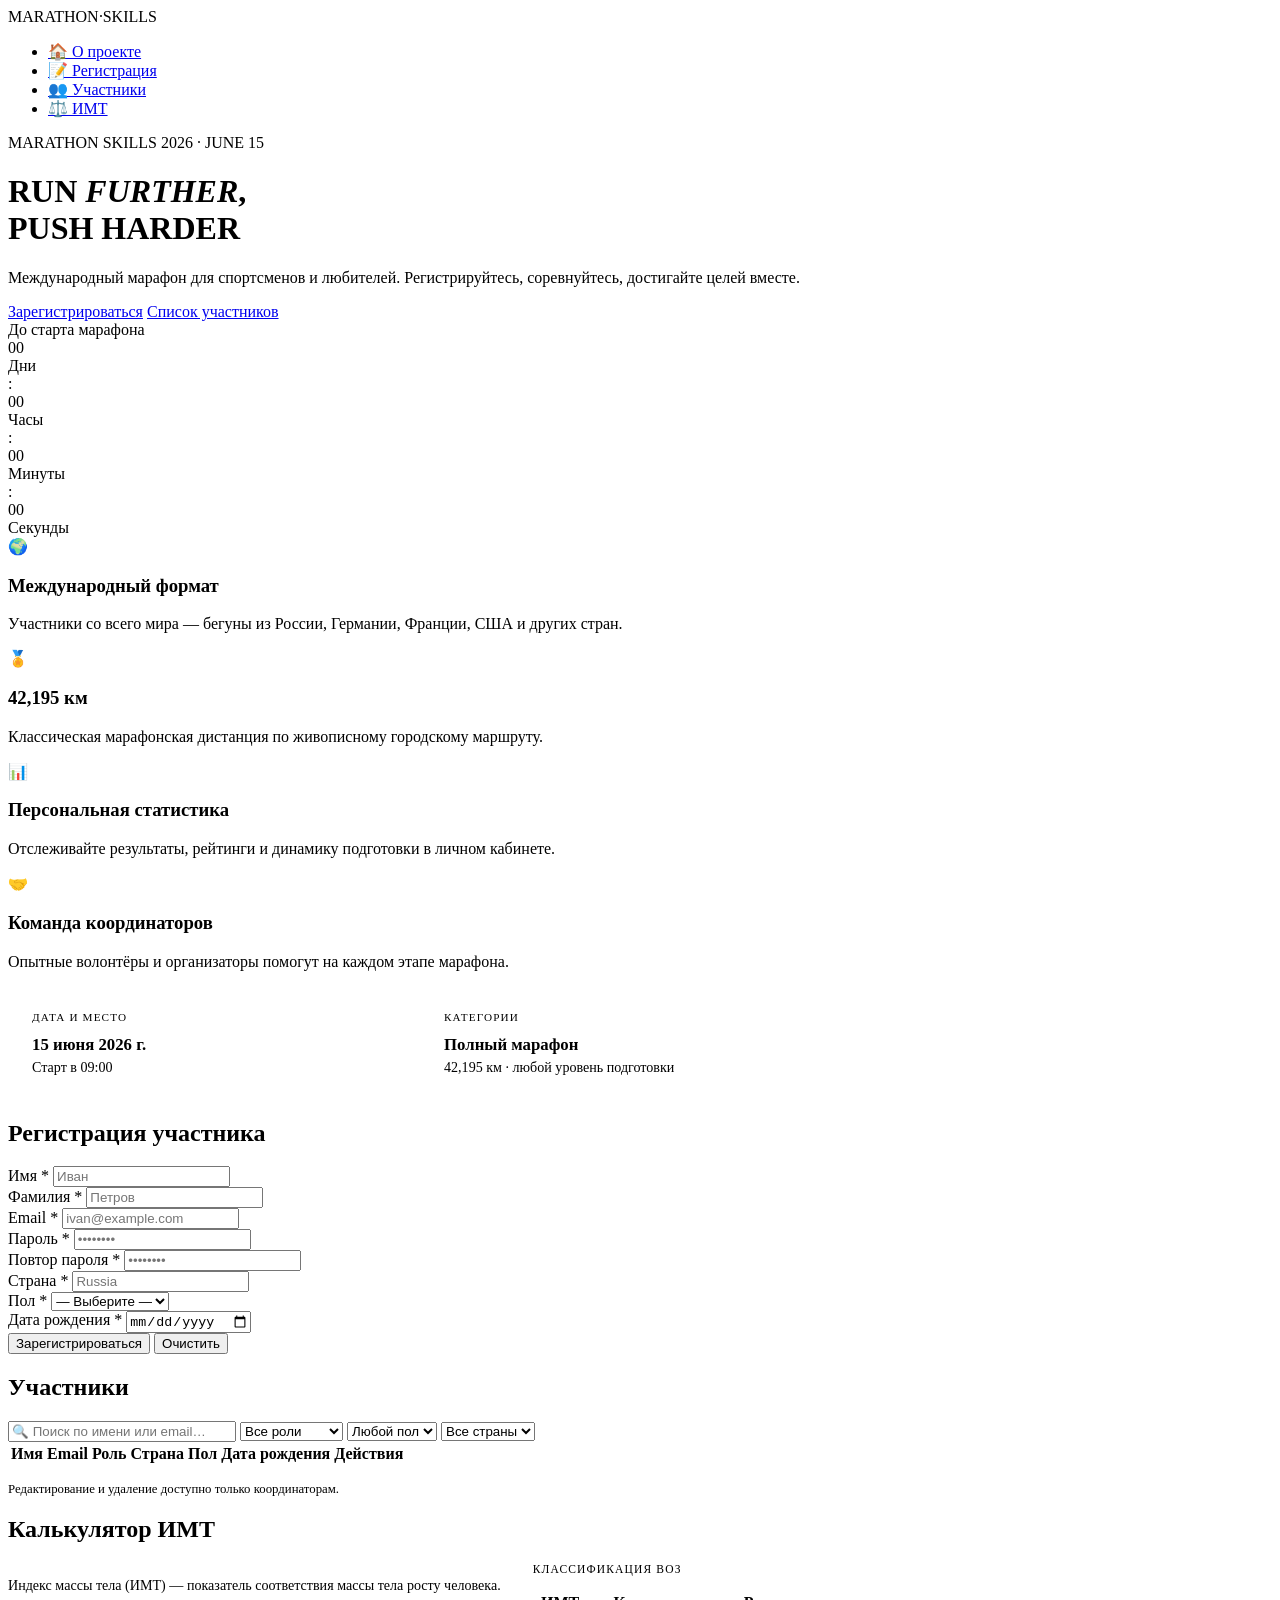
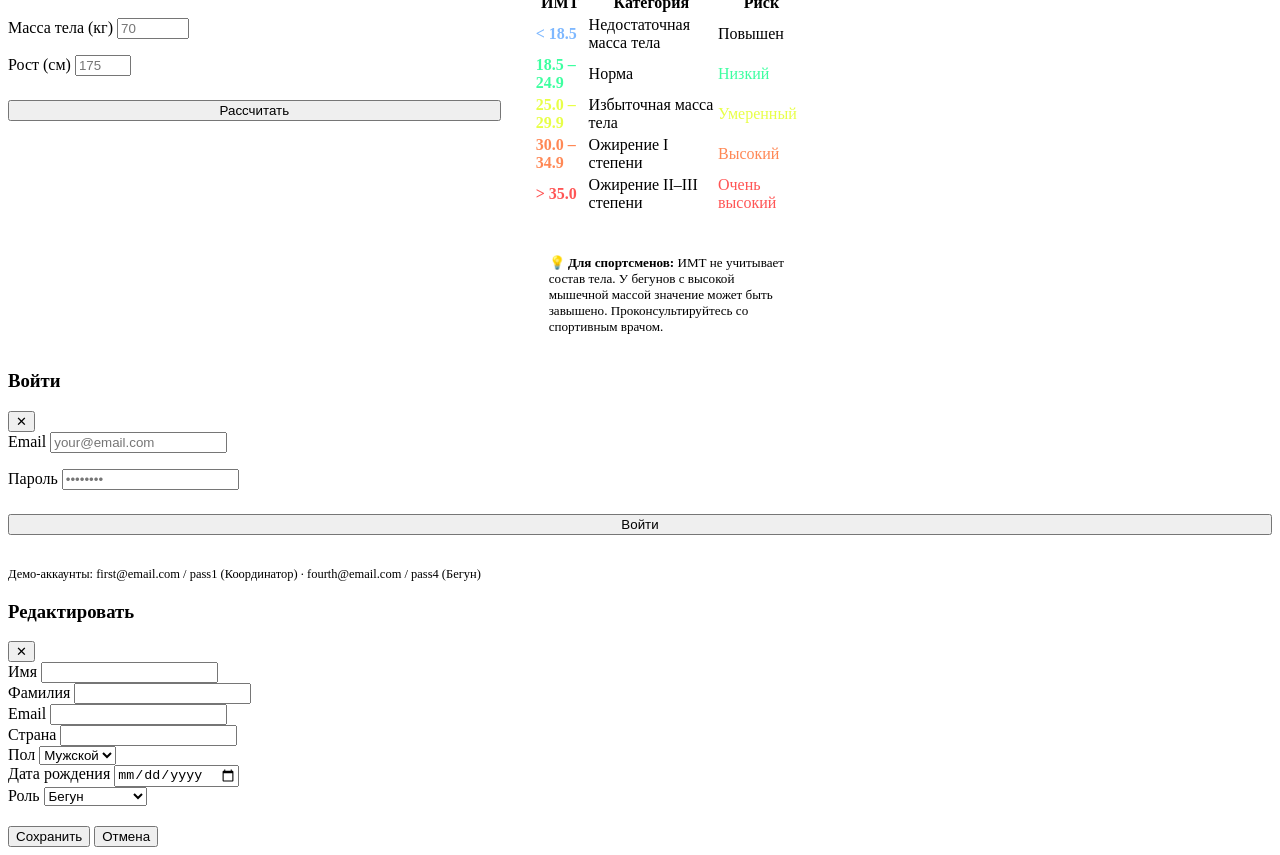
==== index.html @ 7435cc00 "Add files via upload" ====
<!DOCTYPE html>
<html lang="ru">
<head>
  <meta charset="UTF-8"/>
  <meta name="viewport" content="width=device-width, initial-scale=1.0"/>
  <title>Marathon Skills 2026</title>
  <link rel="stylesheet" href="css/style.css"/>
</head>
<body>

<!-- ── NAVBAR ── -->
<nav>
  <span class="nav-logo">MARATHON<em style="color:var(--accent)">·</em>SKILLS</span>
  <ul class="nav-links">
    <li><a href="#" data-page="about"        class="active">🏠 О проекте</a></li>
    <li><a href="#" data-page="register">📝 Регистрация</a></li>
    <li><a href="#" data-page="participants">👥 Участники</a></li>
    <li><a href="#" data-page="bmi">⚖️ ИМТ</a></li>
  </ul>
  <div class="nav-user" id="nav-user-area"></div>
</nav>

<!-- ══════════════════════════════════════
     PAGE: ABOUT
═══════════════════════════════════════ -->
<div id="page-about" class="page active">

  <div class="hero">
    <div class="hero-tag">MARATHON SKILLS 2026 · JUNE 15</div>
    <h1>RUN <em>FURTHER</em>,<br/>PUSH HARDER</h1>
    <p class="hero-sub">Международный марафон для спортсменов и любителей. Регистрируйтесь, соревнуйтесь, достигайте целей вместе.</p>
    <div class="hero-actions">
      <a href="#" data-page="register" class="btn btn-primary">Зарегистрироваться</a>
      <a href="#" data-page="participants" class="btn btn-secondary">Список участников</a>
    </div>

    <!-- Countdown -->
    <div class="countdown-wrap">
      <div class="countdown-label">До старта марафона</div>
      <div class="countdown-grid">
        <div class="cd-unit">
          <div class="cd-num" id="cd-days">00</div>
          <div class="cd-lbl">Дни</div>
        </div>
        <div class="cd-sep">:</div>
        <div class="cd-unit">
          <div class="cd-num" id="cd-hours">00</div>
          <div class="cd-lbl">Часы</div>
        </div>
        <div class="cd-sep">:</div>
        <div class="cd-unit">
          <div class="cd-num" id="cd-mins">00</div>
          <div class="cd-lbl">Минуты</div>
        </div>
        <div class="cd-sep">:</div>
        <div class="cd-unit">
          <div class="cd-num" id="cd-secs">00</div>
          <div class="cd-lbl">Секунды</div>
        </div>
      </div>
    </div>
  </div>

  <!-- Features grid -->
  <div class="features">
    <div class="feat">
      <div class="feat-icon">🌍</div>
      <h3>Международный формат</h3>
      <p>Участники со всего мира — бегуны из России, Германии, Франции, США и других стран.</p>
    </div>
    <div class="feat">
      <div class="feat-icon">🏅</div>
      <h3>42,195 км</h3>
      <p>Классическая марафонская дистанция по живописному городскому маршруту.</p>
    </div>
    <div class="feat">
      <div class="feat-icon">📊</div>
      <h3>Персональная статистика</h3>
      <p>Отслеживайте результаты, рейтинги и динамику подготовки в личном кабинете.</p>
    </div>
    <div class="feat">
      <div class="feat-icon">🤝</div>
      <h3>Команда координаторов</h3>
      <p>Опытные волонтёры и организаторы помогут на каждом этапе марафона.</p>
    </div>
  </div>

  <!-- Info block -->
  <div class="section">
    <div style="display:grid;grid-template-columns:1fr 1fr;gap:1.5rem;max-width:800px">
      <div style="background:var(--card);border:1px solid var(--border);border-radius:12px;padding:1.5rem">
        <div style="font-family:var(--font-mono);font-size:.7rem;letter-spacing:.1em;color:var(--muted);margin-bottom:.75rem">ДАТА И МЕСТО</div>
        <div style="font-size:1.05rem;font-weight:600">15 июня 2026 г.</div>
        <div style="color:var(--muted);font-size:.88rem;margin-top:.25rem">Старт в 09:00</div>
      </div>
      <div style="background:var(--card);border:1px solid var(--border);border-radius:12px;padding:1.5rem">
        <div style="font-family:var(--font-mono);font-size:.7rem;letter-spacing:.1em;color:var(--muted);margin-bottom:.75rem">КАТЕГОРИИ</div>
        <div style="font-size:1.05rem;font-weight:600">Полный марафон</div>
        <div style="color:var(--muted);font-size:.88rem;margin-top:.25rem">42,195 км · любой уровень подготовки</div>
      </div>
    </div>
  </div>
</div>


<!-- ══════════════════════════════════════
     PAGE: REGISTER
═══════════════════════════════════════ -->
<div id="page-register" class="page">
  <div class="section">
    <div class="section-header">
      <h2 class="section-title">Регистрация участника</h2>
    </div>

    <div class="form-card">
      <form id="form-register" novalidate>
        <div class="form-grid">

          <div class="form-group">
            <label for="reg-name">Имя *</label>
            <input id="reg-name" type="text" placeholder="Иван" autocomplete="given-name"/>
          </div>

          <div class="form-group">
            <label for="reg-surname">Фамилия *</label>
            <input id="reg-surname" type="text" placeholder="Петров" autocomplete="family-name"/>
          </div>

          <div class="form-group full">
            <label for="reg-email">Email *</label>
            <input id="reg-email" type="email" placeholder="ivan@example.com" autocomplete="email"/>
          </div>

          <div class="form-group">
            <label for="reg-pass">Пароль *</label>
            <input id="reg-pass" type="password" placeholder="••••••••"/>
          </div>

          <div class="form-group">
            <label for="reg-pass2">Повтор пароля *</label>
            <input id="reg-pass2" type="password" placeholder="••••••••"/>
          </div>

          <div class="form-group">
            <label for="reg-country">Страна *</label>
            <input id="reg-country" type="text" placeholder="Russia"/>
          </div>

          <div class="form-group">
            <label for="reg-gender">Пол *</label>
            <select id="reg-gender">
              <option value="">— Выберите —</option>
              <option value="Мужской">Мужской</option>
              <option value="Женский">Женский</option>
            </select>
          </div>

          <div class="form-group full">
            <label for="reg-dob">Дата рождения *</label>
            <input id="reg-dob" type="date"/>
          </div>

        </div>

        <div id="reg-error" class="form-error"></div>

        <div id="reg-success" class="form-success" style="display:none">
          ✅ Регистрация прошла успешно! Теперь вы можете войти.
        </div>

        <div class="form-actions">
          <button type="submit" class="btn btn-primary">Зарегистрироваться</button>
          <button type="reset" class="btn btn-secondary">Очистить</button>
        </div>
      </form>
    </div>
  </div>
</div>


<!-- ══════════════════════════════════════
     PAGE: PARTICIPANTS
═══════════════════════════════════════ -->
<div id="page-participants" class="page">
  <div class="section">
    <div class="section-header">
      <h2 class="section-title">Участники</h2>
      <div class="coord-only" style="display:none">
        <button class="btn btn-primary btn-sm" onclick="openAddRunner()">+ Добавить</button>
      </div>
    </div>

    <!-- Filters -->
    <div class="filter-bar">
      <input id="filter-search" type="text" placeholder="🔍 Поиск по имени или email…" style="min-width:220px"/>
      <select id="filter-role">
        <option value="">Все роли</option>
        <option value="Координатор">Координатор</option>
        <option value="Бегун">Бегун</option>
      </select>
      <select id="filter-gender">
        <option value="">Любой пол</option>
        <option value="Мужской">Мужской</option>
        <option value="Женский">Женский</option>
      </select>
      <select id="filter-country">
        <option value="">Все страны</option>
      </select>
    </div>

    <div class="table-wrap">
      <table>
        <thead>
          <tr>
            <th>Имя</th>
            <th>Email</th>
            <th>Роль</th>
            <th>Страна</th>
            <th>Пол</th>
            <th>Дата рождения</th>
            <th>Действия</th>
          </tr>
        </thead>
        <tbody id="participants-tbody">
        </tbody>
      </table>
    </div>

    <div style="margin-top:1rem;color:var(--muted);font-size:.8rem">
      Редактирование и удаление доступно только координаторам.
    </div>
  </div>
</div>


<!-- ══════════════════════════════════════
     PAGE: BMI
═══════════════════════════════════════ -->
<div id="page-bmi" class="page">
  <div class="section">
    <div class="section-header">
      <h2 class="section-title">Калькулятор ИМТ</h2>
    </div>

    <div style="display:grid;grid-template-columns:auto 1fr;gap:2rem;align-items:start;max-width:800px">

      <div class="bmi-card">
        <p style="color:var(--muted);font-size:.88rem;margin-bottom:1.5rem">
          Индекс массы тела (ИМТ) — показатель соответствия массы тела росту человека.
        </p>
        <form id="form-bmi" novalidate>
          <div class="form-group" style="margin-bottom:1rem">
            <label for="bmi-weight">Масса тела (кг)</label>
            <input id="bmi-weight" type="number" min="20" max="300" step="0.1" placeholder="70"/>
          </div>
          <div class="form-group" style="margin-bottom:1.5rem">
            <label for="bmi-height">Рост (см)</label>
            <input id="bmi-height" type="number" min="100" max="250" step="1" placeholder="175"/>
          </div>
          <button type="submit" class="btn btn-primary" style="width:100%">Рассчитать</button>
        </form>

        <div id="bmi-result" style="display:none">
          <div class="bmi-result">
            <div style="font-family:var(--font-mono);font-size:.7rem;color:var(--muted);letter-spacing:.1em;margin-bottom:.5rem">ВАШ ИМТ</div>
            <div class="bmi-value" id="bmi-value">—</div>
            <div class="bmi-category" id="bmi-category"></div>
            <div class="bmi-bar-wrap">
              <div class="bmi-bar" id="bmi-bar" style="width:0%"></div>
            </div>
          </div>
        </div>
      </div>

      <!-- Reference table -->
      <div>
        <div style="font-family:var(--font-mono);font-size:.72rem;color:var(--muted);letter-spacing:.1em;text-transform:uppercase;margin-bottom:1rem">Классификация ВОЗ</div>
        <div class="table-wrap">
          <table>
            <thead>
              <tr>
                <th>ИМТ</th>
                <th>Категория</th>
                <th>Риск</th>
              </tr>
            </thead>
            <tbody>
              <tr><td style="color:#7eb8ff;font-weight:600">&lt; 18.5</td><td>Недостаточная масса тела</td><td style="color:var(--muted)">Повышен</td></tr>
              <tr><td style="color:#3dffa0;font-weight:600">18.5 – 24.9</td><td>Норма</td><td style="color:#3dffa0">Низкий</td></tr>
              <tr><td style="color:#e8ff47;font-weight:600">25.0 – 29.9</td><td>Избыточная масса тела</td><td style="color:#e8ff47">Умеренный</td></tr>
              <tr><td style="color:#ff8855;font-weight:600">30.0 – 34.9</td><td>Ожирение I степени</td><td style="color:#ff8855">Высокий</td></tr>
              <tr><td style="color:#ff5555;font-weight:600">&gt; 35.0</td><td>Ожирение II–III степени</td><td style="color:#ff5555">Очень высокий</td></tr>
            </tbody>
          </table>
        </div>

        <div style="margin-top:1.5rem;background:var(--card);border:1px solid var(--border);border-radius:var(--radius);padding:1rem;font-size:.82rem;color:var(--muted)">
          💡 <strong style="color:var(--text)">Для спортсменов:</strong> ИМТ не учитывает состав тела. У бегунов с высокой мышечной массой значение может быть завышено. Проконсультируйтесь со спортивным врачом.
        </div>
      </div>
    </div>
  </div>
</div>


<!-- ══════════════════════════════════════
     MODAL: LOGIN
═══════════════════════════════════════ -->
<div id="modal-login" class="modal-overlay">
  <div class="modal">
    <div class="modal-header">
      <h3 class="modal-title">Войти</h3>
      <button class="modal-close" onclick="closeLogin()">✕</button>
    </div>
    <form id="form-login" novalidate>
      <div class="form-group" style="margin-bottom:1rem">
        <label for="login-email">Email</label>
        <input id="login-email" type="email" placeholder="your@email.com" autocomplete="email"/>
      </div>
      <div class="form-group" style="margin-bottom:1.5rem">
        <label for="login-pass">Пароль</label>
        <input id="login-pass" type="password" placeholder="••••••••"/>
      </div>
      <div id="login-error" class="form-error" style="margin-bottom:.75rem"></div>
      <button type="submit" class="btn btn-primary" style="width:100%">Войти</button>
    </form>
    <div style="margin-top:1rem;font-size:.78rem;color:var(--muted);border-top:1px solid var(--border);padding-top:1rem">
      Демо-аккаунты: <span style="color:var(--text)">first@email.com / pass1</span> (Координатор) ·
      <span style="color:var(--text)">fourth@email.com / pass4</span> (Бегун)
    </div>
  </div>
</div>


<!-- ══════════════════════════════════════
     MODAL: EDIT PARTICIPANT
═══════════════════════════════════════ -->
<div id="modal-edit" class="modal-overlay">
  <div class="modal">
    <div class="modal-header">
      <h3 class="modal-title">Редактировать</h3>
      <button class="modal-close" onclick="closeEdit()">✕</button>
    </div>
    <form id="form-edit" novalidate>
      <input type="hidden" id="edit-id"/>
      <div class="form-grid">
        <div class="form-group">
          <label for="edit-name">Имя</label>
          <input id="edit-name" type="text"/>
        </div>
        <div class="form-group">
          <label for="edit-surname">Фамилия</label>
          <input id="edit-surname" type="text"/>
        </div>
        <div class="form-group full">
          <label for="edit-email">Email</label>
          <input id="edit-email" type="email"/>
        </div>
        <div class="form-group">
          <label for="edit-country">Страна</label>
          <input id="edit-country" type="text"/>
        </div>
        <div class="form-group">
          <label for="edit-gender">Пол</label>
          <select id="edit-gender">
            <option value="Мужской">Мужской</option>
            <option value="Женский">Женский</option>
          </select>
        </div>
        <div class="form-group">
          <label for="edit-dob">Дата рождения</label>
          <input id="edit-dob" type="date"/>
        </div>
        <div class="form-group">
          <label for="edit-role">Роль</label>
          <select id="edit-role">
            <option value="Бегун">Бегун</option>
            <option value="Координатор">Координатор</option>
          </select>
        </div>
      </div>
      <div class="form-actions" style="margin-top:1.25rem">
        <button type="submit" class="btn btn-primary">Сохранить</button>
        <button type="button" class="btn btn-secondary" onclick="closeEdit()">Отмена</button>
      </div>
    </form>
  </div>
</div>


<!-- Toast container -->
<div id="toast-container"></div>

<script src="js/script.js"></script>
</body>
</html>
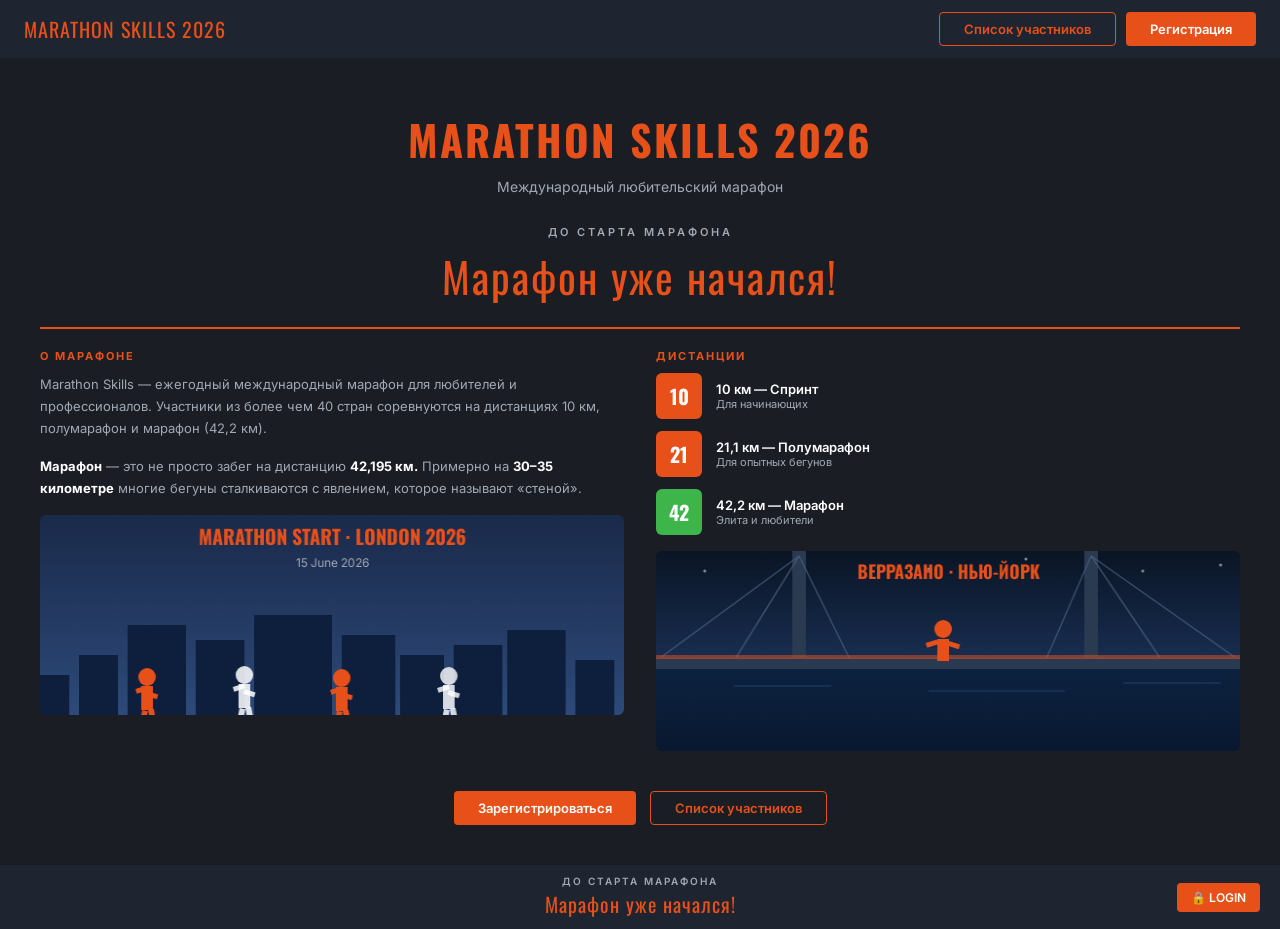
==== commit 84ca8042: "Add files via upload" ====
--- a/index.html
+++ b/index.html
@@ -1,396 +1,1470 @@
 <!DOCTYPE html>
 <html lang="ru">
 <head>
-  <meta charset="UTF-8"/>
-  <meta name="viewport" content="width=device-width, initial-scale=1.0"/>
-  <title>Marathon Skills 2026</title>
-  <link rel="stylesheet" href="css/style.css"/>
+<meta charset="UTF-8"/>
+<meta name="viewport" content="width=device-width, initial-scale=1.0"/>
+<title>Marathon Skills 2026</title>
+<style>
+@import url('https://fonts.googleapis.com/css2?family=Oswald:wght@400;600;700&family=Inter:wght@300;400;500;600&display=swap');
+
+:root {
+  --bg:        #1A1E24;
+  --bg-mid:    #22272F;
+  --bg-panel:  #2A2F38;
+  --bg-header: #1E2530;
+  --orange:    #E8501A;
+  --orange-h:  #C43F10;
+  --green:     #3DB54A;
+  --text:      #FFFFFF;
+  --muted:     #A0A8B4;
+  --border:    #3A3F4A;
+  --error:     #FF6B5B;
+}
+
+* { box-sizing: border-box; margin: 0; padding: 0; }
+
+body {
+  font-family: 'Inter', sans-serif;
+  background: var(--bg);
+  color: var(--text);
+  min-height: 100vh;
+  display: flex;
+  flex-direction: column;
+}
+
+/* ── PAGES ── */
+.page { display: none; flex-direction: column; min-height: 100vh; }
+.page.active { display: flex; }
+
+/* ── HEADER ── */
+.header {
+  background: var(--bg-header);
+  padding: 12px 24px;
+  display: flex;
+  align-items: center;
+  gap: 16px;
+  flex-shrink: 0;
+}
+.header-title {
+  font-family: 'Oswald', sans-serif;
+  font-size: 20px;
+  color: var(--orange);
+  letter-spacing: 1px;
+  flex: 1;
+}
+.btn-back {
+  background: #3A3F4A;
+  color: #fff;
+  border: none;
+  padding: 7px 14px;
+  border-radius: 4px;
+  cursor: pointer;
+  font-size: 13px;
+  font-family: 'Inter', sans-serif;
+  transition: background .2s;
+}
+.btn-back:hover { background: #4A5060; }
+
+/* ── TIMER BAR ── */
+.timer-bar {
+  background: var(--bg-header);
+  padding: 10px 20px;
+  display: flex;
+  align-items: center;
+  justify-content: center;
+  position: relative;
+  flex-shrink: 0;
+}
+.timer-label {
+  font-size: 10px;
+  font-weight: 600;
+  color: var(--muted);
+  letter-spacing: 2px;
+  text-align: center;
+  margin-bottom: 2px;
+}
+.timer-value {
+  font-family: 'Oswald', monospace;
+  font-size: 20px;
+  color: var(--orange);
+  text-align: center;
+  letter-spacing: 1px;
+}
+.timer-center { text-align: center; }
+.login-btn-wrap {
+  position: absolute;
+  right: 20px;
+}
+
+/* ── BUTTONS ── */
+.btn-orange {
+  background: var(--orange);
+  color: #fff;
+  border: none;
+  padding: 9px 24px;
+  border-radius: 4px;
+  cursor: pointer;
+  font-size: 13px;
+  font-weight: 600;
+  font-family: 'Inter', sans-serif;
+  transition: background .2s;
+}
+.btn-orange:hover { background: var(--orange-h); }
+.btn-outline {
+  background: transparent;
+  color: var(--orange);
+  border: 1.5px solid var(--orange);
+  padding: 8px 24px;
+  border-radius: 4px;
+  cursor: pointer;
+  font-size: 13px;
+  font-weight: 600;
+  font-family: 'Inter', sans-serif;
+  transition: background .2s;
+}
+.btn-outline:hover { background: rgba(232,80,26,.15); }
+.btn-gray {
+  background: #3A3F4A;
+  color: #fff;
+  border: none;
+  padding: 8px 20px;
+  border-radius: 4px;
+  cursor: pointer;
+  font-size: 13px;
+  font-family: 'Inter', sans-serif;
+  transition: background .2s;
+}
+.btn-gray:hover { background: #4A5060; }
+
+/* ── SCROLL CONTENT ── */
+.scroll-content {
+  flex: 1;
+  overflow-y: auto;
+  padding: 28px 40px;
+}
+
+/* ── PAGE TITLE ── */
+.page-title {
+  font-size: 22px;
+  font-weight: 600;
+  text-align: center;
+  margin-bottom: 20px;
+}
+.page-subtitle {
+  font-size: 12px;
+  color: var(--muted);
+  text-align: center;
+  margin-bottom: 20px;
+}
+.divider {
+  height: 1px;
+  background: var(--border);
+  margin: 20px 0;
+}
+.divider-orange {
+  height: 2px;
+  background: var(--orange);
+  margin: 8px 0 18px;
+}
+
+/* ── ABOUT PAGE ── */
+.about-hero {
+  text-align: center;
+  padding: 50px 20px 30px;
+}
+.about-hero h1 {
+  font-family: 'Oswald', sans-serif;
+  font-size: 42px;
+  color: var(--orange);
+  letter-spacing: 2px;
+  margin-bottom: 8px;
+}
+.about-hero p { font-size: 14px; color: var(--muted); }
+
+.countdown-section {
+  text-align: center;
+  margin-bottom: 0;
+}
+.countdown-label {
+  font-size: 11px;
+  font-weight: 600;
+  color: var(--muted);
+  letter-spacing: 3px;
+  margin-bottom: 6px;
+}
+.countdown-value {
+  font-family: 'Oswald', monospace;
+  font-size: 42px;
+  color: var(--orange);
+  letter-spacing: 2px;
+}
+.orange-line {
+  height: 2px;
+  background: var(--orange);
+  margin: 20px 40px;
+}
+
+.about-grid {
+  display: grid;
+  grid-template-columns: 1fr 1fr;
+  gap: 32px;
+  padding: 0 40px 40px;
+}
+.section-label {
+  font-size: 11px;
+  font-weight: 700;
+  color: var(--orange);
+  letter-spacing: 2px;
+  margin-bottom: 10px;
+}
+.about-text {
+  font-size: 13px;
+  color: var(--muted);
+  line-height: 22px;
+  margin-bottom: 16px;
+}
+
+/* Marathon illustration canvases */
+.marathon-canvas {
+  width: 100%;
+  height: 200px;
+  border-radius: 6px;
+  overflow: hidden;
+}
+.marathon-canvas canvas {
+  width: 100%;
+  height: 100%;
+}
+
+/* Distance badges */
+.distance-list { display: flex; flex-direction: column; gap: 12px; margin-bottom: 16px; }
+.distance-item { display: flex; align-items: center; gap: 14px; }
+.dist-badge {
+  width: 46px; height: 46px;
+  border-radius: 6px;
+  display: flex; align-items: center; justify-content: center;
+  font-family: 'Oswald', sans-serif;
+  font-size: 20px;
+  font-weight: 700;
+  color: #fff;
+  flex-shrink: 0;
+}
+.dist-badge.orange { background: var(--orange); }
+.dist-badge.green  { background: var(--green); }
+.dist-name { font-size: 13px; font-weight: 600; color: #fff; }
+.dist-sub  { font-size: 11px; color: var(--muted); }
+
+.about-btns {
+  display: flex;
+  justify-content: center;
+  gap: 14px;
+  padding-bottom: 40px;
+}
+
+/* ── FORM STYLES ── */
+.form-wrap {
+  max-width: 720px;
+  margin: 0 auto;
+}
+.form-grid {
+  display: grid;
+  grid-template-columns: 1fr 200px;
+  gap: 24px;
+}
+.field-group {
+  display: grid;
+  grid-template-columns: 150px 1fr;
+  align-items: center;
+  margin-bottom: 10px;
+  gap: 10px;
+}
+.field-label {
+  font-size: 12px;
+  color: var(--muted);
+  text-align: right;
+}
+input[type=text], input[type=email], input[type=password],
+input[type=number], select, .fake-input {
+  background: var(--bg-panel);
+  color: #fff;
+  border: 1px solid var(--border);
+  border-radius: 4px;
+  padding: 7px 10px;
+  font-size: 13px;
+  font-family: 'Inter', sans-serif;
+  width: 100%;
+  outline: none;
+  transition: border-color .2s;
+}
+input:focus, select:focus { border-color: var(--orange); }
+select { cursor: pointer; }
+select option { background: #2A2F38; color: #fff; }
+
+/* white comboboxes */
+select.white-select {
+  background: #fff;
+  color: #000;
+}
+select.white-select option { background: #fff; color: #000; }
+
+.photo-preview {
+  width: 100%;
+  height: 150px;
+  background: var(--bg-panel);
+  border-radius: 6px;
+  display: flex;
+  align-items: center;
+  justify-content: center;
+  color: var(--muted);
+  font-size: 14px;
+  margin-bottom: 10px;
+  overflow: hidden;
+  cursor: pointer;
+  border: 2px dashed var(--border);
+  transition: border-color .2s;
+}
+.photo-preview:hover { border-color: var(--orange); }
+.photo-preview img { width: 100%; height: 100%; object-fit: cover; }
+
+.form-btns {
+  display: flex;
+  justify-content: center;
+  gap: 14px;
+  margin-top: 24px;
+}
+.error-msg {
+  color: var(--error);
+  font-size: 12px;
+  text-align: center;
+  margin-bottom: 10px;
+  display: none;
+}
+.error-msg.show { display: block; }
+
+/* ── BMI PAGE ── */
+.bmi-grid {
+  display: grid;
+  grid-template-columns: 300px 1fr;
+  gap: 40px;
+  max-width: 800px;
+  margin: 0 auto;
+}
+.bmi-desc {
+  font-size: 12px;
+  color: var(--muted);
+  line-height: 20px;
+  margin-bottom: 20px;
+}
+.gender-icons {
+  display: flex;
+  gap: 14px;
+  margin-bottom: 20px;
+}
+.gender-icon {
+  background: var(--bg-panel);
+  border-radius: 6px;
+  width: 90px;
+  height: 90px;
+  display: flex;
+  flex-direction: column;
+  align-items: center;
+  justify-content: center;
+  gap: 6px;
+  cursor: pointer;
+  border: 2px solid transparent;
+  transition: border-color .2s;
+}
+.gender-icon.selected { border-color: var(--orange); }
+.gender-icon svg { width: 44px; height: 60px; }
+.gender-icon span { font-size: 10px; color: var(--muted); }
+.bmi-inputs { margin-bottom: 20px; }
+.bmi-field {
+  display: flex;
+  align-items: center;
+  gap: 10px;
+  margin-bottom: 10px;
+}
+.bmi-field label { width: 50px; font-size: 13px; color: var(--muted); }
+.bmi-field input { width: 90px; }
+.bmi-field span { font-size: 12px; color: var(--muted); }
+
+.bmi-result-panel {
+  background: var(--bg-panel);
+  border-radius: 8px;
+  padding: 28px 24px;
+  display: flex;
+  flex-direction: column;
+  align-items: center;
+}
+.bmi-silhouette { margin-bottom: 14px; }
+.bmi-category {
+  font-size: 20px;
+  font-weight: 600;
+  color: #fff;
+  margin-bottom: 6px;
+}
+.bmi-value {
+  font-family: 'Oswald', monospace;
+  font-size: 40px;
+  color: var(--orange);
+  margin-bottom: 18px;
+}
+.bmi-scale { width: 280px; }
+.bmi-bar {
+  display: grid;
+  grid-template-columns: 1fr 1fr 1fr 1fr;
+  height: 10px;
+  border-radius: 5px;
+  overflow: hidden;
+  margin-bottom: 4px;
+}
+.bmi-bar div:nth-child(1) { background: #E8501A; }
+.bmi-bar div:nth-child(2) { background: #3DB54A; }
+.bmi-bar div:nth-child(3) { background: #FF9800; }
+.bmi-bar div:nth-child(4) { background: #E53935; }
+.bmi-indicator {
+  position: relative;
+  height: 16px;
+  margin-bottom: 4px;
+}
+.bmi-arrow {
+  position: absolute;
+  color: var(--orange);
+  font-size: 12px;
+  transition: left .5s ease;
+}
+.bmi-labels {
+  display: grid;
+  grid-template-columns: 1fr 1fr 1fr 1fr;
+  font-size: 9px;
+  color: var(--muted);
+  text-align: center;
+}
+
+/* ── PARTICIPANTS / ADMIN TABLE ── */
+.table-controls {
+  display: flex;
+  justify-content: space-between;
+  align-items: flex-end;
+  margin-bottom: 14px;
+  gap: 20px;
+}
+.table-total {
+  font-size: 13px;
+  font-weight: 700;
+  color: var(--muted);
+}
+.filter-grid {
+  display: grid;
+  grid-template-columns: 130px 180px;
+  gap: 8px 10px;
+  align-items: center;
+}
+.filter-label { font-size: 12px; color: var(--muted); text-align: right; }
+
+.search-row {
+  display: flex;
+  align-items: center;
+  gap: 10px;
+  margin-top: 8px;
+}
+.search-row input { flex: 1; }
+
+table {
+  width: 100%;
+  border-collapse: collapse;
+  font-size: 13px;
+}
+th {
+  background: var(--bg-panel);
+  color: var(--muted);
+  font-weight: 700;
+  font-size: 11px;
+  padding: 10px 14px;
+  text-align: left;
+  border-bottom: 2px solid var(--border);
+}
+td {
+  padding: 10px 14px;
+  border-bottom: 1px solid var(--border);
+  color: #fff;
+}
+tr:nth-child(even) td { background: #262B33; }
+tr:hover td { background: #333A45; }
+
+.btn-edit {
+  background: var(--orange);
+  color: #fff;
+  border: none;
+  padding: 4px 12px;
+  border-radius: 4px;
+  cursor: pointer;
+  font-size: 12px;
+  font-family: 'Inter', sans-serif;
+  transition: background .2s;
+}
+.btn-edit:hover { background: var(--orange-h); }
+
+/* ── ADMIN LOGIN ── */
+.login-card {
+  background: var(--bg-panel);
+  border-radius: 8px;
+  padding: 44px 50px;
+  width: 440px;
+  margin: auto;
+}
+.login-card h2 {
+  font-size: 22px;
+  font-weight: 600;
+  text-align: center;
+  margin-bottom: 8px;
+}
+.login-card p {
+  font-size: 12px;
+  color: var(--muted);
+  text-align: center;
+  margin-bottom: 26px;
+}
+.login-field {
+  display: grid;
+  grid-template-columns: 100px 1fr;
+  align-items: center;
+  gap: 10px;
+  margin-bottom: 14px;
+}
+.login-field label { font-size: 14px; color: var(--muted); text-align: right; }
+
+/* ── ADMIN EDIT ── */
+.edit-grid {
+  display: grid;
+  grid-template-columns: 1fr 1fr;
+  gap: 32px;
+  max-width: 700px;
+  margin: 0 auto;
+}
+.pass-panel {
+  background: var(--bg-panel);
+  border-radius: 6px;
+  padding: 20px;
+}
+.pass-panel h3 {
+  font-size: 15px;
+  font-weight: 600;
+  text-align: center;
+  margin-bottom: 8px;
+}
+.pass-panel p {
+  font-size: 11px;
+  color: var(--muted);
+  text-align: center;
+  margin-bottom: 16px;
+}
+.email-display {
+  font-size: 13px;
+  color: var(--muted);
+  font-style: italic;
+  padding: 7px 0;
+}
+
+/* ── RESPONSIVE ── */
+@media (max-width: 700px) {
+  .about-grid, .form-grid, .bmi-grid, .edit-grid { grid-template-columns: 1fr; }
+  .scroll-content { padding: 20px 16px; }
+  .about-grid { padding: 0 16px 30px; }
+}
+
+/* ── PAGE TRANSITION ── */
+.page { animation: fadeIn .25s ease; }
+@keyframes fadeIn { from { opacity: 0; transform: translateY(6px); } to { opacity: 1; transform: none; } }
+
+/* ── HEADER BUTTONS ── */
+.header-btns { display: flex; gap: 10px; }
+</style>
 </head>
 <body>
 
-<!-- ── NAVBAR ── -->
-<nav>
-  <span class="nav-logo">MARATHON<em style="color:var(--accent)">·</em>SKILLS</span>
-  <ul class="nav-links">
-    <li><a href="#" data-page="about"        class="active">🏠 О проекте</a></li>
-    <li><a href="#" data-page="register">📝 Регистрация</a></li>
-    <li><a href="#" data-page="participants">👥 Участники</a></li>
-    <li><a href="#" data-page="bmi">⚖️ ИМТ</a></li>
-  </ul>
-  <div class="nav-user" id="nav-user-area"></div>
-</nav>
-
-<!-- ══════════════════════════════════════
-     PAGE: ABOUT
-═══════════════════════════════════════ -->
-<div id="page-about" class="page active">
-
-  <div class="hero">
-    <div class="hero-tag">MARATHON SKILLS 2026 · JUNE 15</div>
-    <h1>RUN <em>FURTHER</em>,<br/>PUSH HARDER</h1>
-    <p class="hero-sub">Международный марафон для спортсменов и любителей. Регистрируйтесь, соревнуйтесь, достигайте целей вместе.</p>
-    <div class="hero-actions">
-      <a href="#" data-page="register" class="btn btn-primary">Зарегистрироваться</a>
-      <a href="#" data-page="participants" class="btn btn-secondary">Список участников</a>
+<!-- ═══════════════════════════════════════════════
+     PAGE 1 — ABOUT
+════════════════════════════════════════════════ -->
+<div class="page active" id="page-about">
+  <div class="header">
+    <span class="header-title">MARATHON SKILLS 2026</span>
+    <div class="header-btns">
+      <button class="btn-outline" onclick="go('page-participants')">Список участников</button>
+      <button class="btn-orange" onclick="go('page-register')">Регистрация</button>
+    </div>
+  </div>
+
+  <div style="overflow-y:auto; flex:1;">
+    <!-- Hero -->
+    <div class="about-hero">
+      <h1>MARATHON SKILLS 2026</h1>
+      <p>Международный любительский марафон</p>
     </div>
 
     <!-- Countdown -->
-    <div class="countdown-wrap">
-      <div class="countdown-label">До старта марафона</div>
-      <div class="countdown-grid">
-        <div class="cd-unit">
-          <div class="cd-num" id="cd-days">00</div>
-          <div class="cd-lbl">Дни</div>
-        </div>
-        <div class="cd-sep">:</div>
-        <div class="cd-unit">
-          <div class="cd-num" id="cd-hours">00</div>
-          <div class="cd-lbl">Часы</div>
-        </div>
-        <div class="cd-sep">:</div>
-        <div class="cd-unit">
-          <div class="cd-num" id="cd-mins">00</div>
-          <div class="cd-lbl">Минуты</div>
-        </div>
-        <div class="cd-sep">:</div>
-        <div class="cd-unit">
-          <div class="cd-num" id="cd-secs">00</div>
-          <div class="cd-lbl">Секунды</div>
+    <div class="countdown-section">
+      <div class="countdown-label">ДО  СТАРТА  МАРАФОНА</div>
+      <div class="countdown-value" id="main-countdown">--</div>
+    </div>
+
+    <div class="orange-line"></div>
+
+    <!-- Two-column content -->
+    <div class="about-grid">
+      <!-- Left: about text + canvas 1 -->
+      <div>
+        <div class="section-label">О МАРАФОНЕ</div>
+        <p class="about-text">Marathon Skills — ежегодный международный марафон для любителей и профессионалов. Участники из более чем 40 стран соревнуются на дистанциях 10 км, полумарафон и марафон (42,2 км).</p>
+        <p class="about-text"><strong style="color:#fff">Марафон</strong> — это не просто забег на дистанцию <strong style="color:#fff">42,195 км.</strong> Примерно на <strong style="color:#fff">30–35 километре</strong> многие бегуны сталкиваются с явлением, которое называют «стеной».</p>
+        <div class="marathon-canvas">
+          <canvas id="canvas1" width="600" height="200"></canvas>
         </div>
       </div>
-    </div>
-  </div>
-
-  <!-- Features grid -->
-  <div class="features">
-    <div class="feat">
-      <div class="feat-icon">🌍</div>
-      <h3>Международный формат</h3>
-      <p>Участники со всего мира — бегуны из России, Германии, Франции, США и других стран.</p>
-    </div>
-    <div class="feat">
-      <div class="feat-icon">🏅</div>
-      <h3>42,195 км</h3>
-      <p>Классическая марафонская дистанция по живописному городскому маршруту.</p>
-    </div>
-    <div class="feat">
-      <div class="feat-icon">📊</div>
-      <h3>Персональная статистика</h3>
-      <p>Отслеживайте результаты, рейтинги и динамику подготовки в личном кабинете.</p>
-    </div>
-    <div class="feat">
-      <div class="feat-icon">🤝</div>
-      <h3>Команда координаторов</h3>
-      <p>Опытные волонтёры и организаторы помогут на каждом этапе марафона.</p>
-    </div>
-  </div>
-
-  <!-- Info block -->
-  <div class="section">
-    <div style="display:grid;grid-template-columns:1fr 1fr;gap:1.5rem;max-width:800px">
-      <div style="background:var(--card);border:1px solid var(--border);border-radius:12px;padding:1.5rem">
-        <div style="font-family:var(--font-mono);font-size:.7rem;letter-spacing:.1em;color:var(--muted);margin-bottom:.75rem">ДАТА И МЕСТО</div>
-        <div style="font-size:1.05rem;font-weight:600">15 июня 2026 г.</div>
-        <div style="color:var(--muted);font-size:.88rem;margin-top:.25rem">Старт в 09:00</div>
+      <!-- Right: distances + canvas 2 -->
+      <div>
+        <div class="section-label">ДИСТАНЦИИ</div>
+        <div class="distance-list">
+          <div class="distance-item">
+            <div class="dist-badge orange">10</div>
+            <div><div class="dist-name">10 км — Спринт</div><div class="dist-sub">Для начинающих</div></div>
+          </div>
+          <div class="distance-item">
+            <div class="dist-badge orange">21</div>
+            <div><div class="dist-name">21,1 км — Полумарафон</div><div class="dist-sub">Для опытных бегунов</div></div>
+          </div>
+          <div class="distance-item">
+            <div class="dist-badge green">42</div>
+            <div><div class="dist-name">42,2 км — Марафон</div><div class="dist-sub">Элита и любители</div></div>
+          </div>
+        </div>
+        <div class="marathon-canvas">
+          <canvas id="canvas2" width="600" height="200"></canvas>
+        </div>
       </div>
-      <div style="background:var(--card);border:1px solid var(--border);border-radius:12px;padding:1.5rem">
-        <div style="font-family:var(--font-mono);font-size:.7rem;letter-spacing:.1em;color:var(--muted);margin-bottom:.75rem">КАТЕГОРИИ</div>
-        <div style="font-size:1.05rem;font-weight:600">Полный марафон</div>
-        <div style="color:var(--muted);font-size:.88rem;margin-top:.25rem">42,195 км · любой уровень подготовки</div>
+    </div>
+
+    <!-- Bottom buttons -->
+    <div class="about-btns">
+      <button class="btn-orange" onclick="go('page-register')">Зарегистрироваться</button>
+      <button class="btn-outline" onclick="go('page-participants')">Список участников</button>
+    </div>
+  </div>
+
+  <!-- Timer bar with LOGIN -->
+  <div class="timer-bar">
+    <div class="timer-center">
+      <div class="timer-label">ДО  СТАРТА  МАРАФОНА</div>
+      <div class="timer-value" id="footer-countdown">--</div>
+    </div>
+    <div class="login-btn-wrap">
+      <button class="btn-orange" onclick="go('page-admin-login')" style="font-size:12px;padding:7px 14px;">🔒 LOGIN</button>
+    </div>
+  </div>
+</div>
+
+
+<!-- ═══════════════════════════════════════════════
+     PAGE 2 — REGISTER
+════════════════════════════════════════════════ -->
+<div class="page" id="page-register">
+  <div class="header">
+    <button class="btn-back" onclick="go('page-about')">← Назад</button>
+    <span class="header-title">MARATHON SKILLS 2026</span>
+  </div>
+
+  <div class="scroll-content">
+    <div class="form-wrap">
+      <div class="page-title">Регистрация бегуна</div>
+      <div class="page-subtitle">Пожалуйста заполните всю информацию, чтобы зарегистрироваться в качестве бегуна</div>
+      <div class="error-msg" id="reg-error"></div>
+      <div class="divider"></div>
+
+      <div class="form-grid">
+        <!-- Left fields -->
+        <div>
+          <div class="field-group">
+            <span class="field-label">Email:</span>
+            <input type="email" id="reg-email" placeholder="Email"/>
+          </div>
+          <div class="field-group">
+            <span class="field-label">Пароль:</span>
+            <input type="password" id="reg-pass" placeholder="Пароль"/>
+          </div>
+          <div class="field-group">
+            <span class="field-label">Повторите пароль:</span>
+            <input type="password" id="reg-pass2" placeholder="Повторите пароль"/>
+          </div>
+          <div class="field-group">
+            <span class="field-label">Имя:</span>
+            <input type="text" id="reg-name" placeholder="Имя"/>
+          </div>
+          <div class="field-group">
+            <span class="field-label">Фамилия:</span>
+            <input type="text" id="reg-surname" placeholder="Фамилия"/>
+          </div>
+          <div class="field-group">
+            <span class="field-label">Пол:</span>
+            <select id="reg-gender" class="white-select">
+              <option>Мужской</option>
+              <option>Женский</option>
+            </select>
+          </div>
+        </div>
+
+        <!-- Right: photo + date + country -->
+        <div>
+          <div class="photo-preview" id="photo-preview" onclick="document.getElementById('photo-input').click()">
+            <span>Фото</span>
+          </div>
+          <input type="file" id="photo-input" accept="image/*" style="display:none" onchange="previewPhoto(this)"/>
+
+          <div style="margin-bottom:8px">
+            <div style="font-size:11px;color:var(--muted);margin-bottom:4px">Дата рождения:</div>
+            <input type="date" id="reg-dob" value="1978-07-16" style="background:#fff;color:#000;width:100%"/>
+          </div>
+          <div>
+            <div style="font-size:11px;color:var(--muted);margin-bottom:4px">Страна:</div>
+            <select id="reg-country" class="white-select">
+              <option>Russia</option><option>Germany</option><option>France</option>
+              <option>USA</option><option>UK</option><option>Italy</option>
+              <option>Spain</option><option>Japan</option><option>Kazakhstan</option><option>Other</option>
+            </select>
+          </div>
+        </div>
       </div>
+
+      <div class="divider"></div>
+      <div class="form-btns">
+        <button class="btn-orange" onclick="doRegister()">Регистрация</button>
+        <button class="btn-outline" onclick="go('page-about')">Отмена</button>
+      </div>
+    </div>
+  </div>
+
+  <div class="timer-bar">
+    <div class="timer-center">
+      <div class="timer-label">ДО  СТАРТА  МАРАФОНА</div>
+      <div class="timer-value" id="reg-countdown">--</div>
     </div>
   </div>
 </div>
 
 
-<!-- ══════════════════════════════════════
-     PAGE: REGISTER
-═══════════════════════════════════════ -->
-<div id="page-register" class="page">
-  <div class="section">
-    <div class="section-header">
-      <h2 class="section-title">Регистрация участника</h2>
-    </div>
-
-    <div class="form-card">
-      <form id="form-register" novalidate>
-        <div class="form-grid">
-
-          <div class="form-group">
-            <label for="reg-name">Имя *</label>
-            <input id="reg-name" type="text" placeholder="Иван" autocomplete="given-name"/>
-          </div>
-
-          <div class="form-group">
-            <label for="reg-surname">Фамилия *</label>
-            <input id="reg-surname" type="text" placeholder="Петров" autocomplete="family-name"/>
-          </div>
-
-          <div class="form-group full">
-            <label for="reg-email">Email *</label>
-            <input id="reg-email" type="email" placeholder="ivan@example.com" autocomplete="email"/>
-          </div>
-
-          <div class="form-group">
-            <label for="reg-pass">Пароль *</label>
-            <input id="reg-pass" type="password" placeholder="••••••••"/>
-          </div>
-
-          <div class="form-group">
-            <label for="reg-pass2">Повтор пароля *</label>
-            <input id="reg-pass2" type="password" placeholder="••••••••"/>
-          </div>
-
-          <div class="form-group">
-            <label for="reg-country">Страна *</label>
-            <input id="reg-country" type="text" placeholder="Russia"/>
-          </div>
-
-          <div class="form-group">
-            <label for="reg-gender">Пол *</label>
-            <select id="reg-gender">
-              <option value="">— Выберите —</option>
-              <option value="Мужской">Мужской</option>
-              <option value="Женский">Женский</option>
-            </select>
-          </div>
-
-          <div class="form-group full">
-            <label for="reg-dob">Дата рождения *</label>
-            <input id="reg-dob" type="date"/>
-          </div>
-
-        </div>
-
-        <div id="reg-error" class="form-error"></div>
-
-        <div id="reg-success" class="form-success" style="display:none">
-          ✅ Регистрация прошла успешно! Теперь вы можете войти.
-        </div>
-
-        <div class="form-actions">
-          <button type="submit" class="btn btn-primary">Зарегистрироваться</button>
-          <button type="reset" class="btn btn-secondary">Очистить</button>
-        </div>
-      </form>
+<!-- ═══════════════════════════════════════════════
+     PAGE 3 — BMI
+════════════════════════════════════════════════ -->
+<div class="page" id="page-bmi">
+  <div class="header">
+    <button class="btn-back" onclick="go('page-about')">← Назад</button>
+    <span class="header-title">BMI CALCULATOR</span>
+    <button class="btn-orange" style="margin-left:auto" onclick="saveBmi()">Сохранить</button>
+  </div>
+
+  <div class="scroll-content">
+    <div class="page-title">BMI Калькулятор</div>
+    <div class="page-subtitle">Индекс массы тела</div>
+    <div class="divider"></div>
+
+    <div class="bmi-grid">
+      <!-- Left -->
+      <div>
+        <p class="bmi-desc">Индекс массы тела (ИМТ) — показатель соответствия роста и веса. Рассчитывается как вес (кг) ÷ рост² (м). Оставьте эти поля пустыми, если не хотите изменять.</p>
+
+        <div class="gender-icons">
+          <div class="gender-icon selected" id="gender-m" onclick="selectGender('m')">
+            <svg viewBox="0 0 50 70" fill="none">
+              <ellipse cx="25" cy="10" rx="10" ry="10" fill="#A0A8B4"/>
+              <rect x="19" y="22" width="12" height="28" rx="3" fill="#A0A8B4"/>
+              <rect x="7"  y="25" width="12" height="5"  rx="2" fill="#A0A8B4"/>
+              <rect x="31" y="25" width="12" height="5"  rx="2" fill="#A0A8B4"/>
+              <rect x="18" y="50" width="7"  height="20" rx="2" fill="#A0A8B4"/>
+              <rect x="27" y="50" width="7"  height="20" rx="2" fill="#A0A8B4"/>
+            </svg>
+            <span>Мужской</span>
+          </div>
+          <div class="gender-icon" id="gender-f" onclick="selectGender('f')">
+            <svg viewBox="0 0 50 70" fill="none">
+              <ellipse cx="25" cy="10" rx="10" ry="10" fill="#A0A8B4"/>
+              <polygon points="25,22 8,52 42,52" fill="#A0A8B4"/>
+              <rect x="18" y="52" width="7" height="18" rx="2" fill="#A0A8B4"/>
+              <rect x="27" y="52" width="7" height="18" rx="2" fill="#A0A8B4"/>
+            </svg>
+            <span>Женский</span>
+          </div>
+        </div>
+
+        <div class="bmi-inputs">
+          <div class="bmi-field">
+            <label>Рост:</label>
+            <input type="number" id="bmi-height" value="170" min="100" max="250"/>
+            <span>см</span>
+          </div>
+          <div class="bmi-field">
+            <label>Вес:</label>
+            <input type="number" id="bmi-weight" value="70" min="30" max="300"/>
+            <span>кг</span>
+          </div>
+        </div>
+
+        <div style="display:flex;gap:12px">
+          <button class="btn-orange" onclick="calcBmi()">Рассчитать</button>
+          <button class="btn-outline" onclick="go('page-about')">Отмена</button>
+        </div>
+      </div>
+
+      <!-- Right: result -->
+      <div class="bmi-result-panel">
+        <div class="bmi-silhouette">
+          <svg id="bmi-silhouette" width="80" height="120" viewBox="0 0 60 140" fill="none">
+            <ellipse cx="30" cy="10" rx="10" ry="10" fill="#E8501A"/>
+            <rect x="22" y="22" width="16" height="60" rx="3" fill="#E8501A"/>
+            <rect x="4"  y="26" width="18" height="6" rx="3" fill="#E8501A"/>
+            <rect x="38" y="26" width="18" height="6" rx="3" fill="#E8501A"/>
+            <rect x="22" y="84" width="7"  height="56" rx="3" fill="#E8501A"/>
+            <rect x="31" y="84" width="7"  height="56" rx="3" fill="#E8501A"/>
+          </svg>
+        </div>
+        <div class="bmi-category" id="bmi-category">—</div>
+        <div class="bmi-value" id="bmi-value"></div>
+        <div class="bmi-scale">
+          <div class="bmi-bar"><div></div><div></div><div></div><div></div></div>
+          <div class="bmi-indicator"><span class="bmi-arrow" id="bmi-arrow">▼</span></div>
+          <div class="bmi-labels">
+            <span>Недостаточный</span><span>Здоровый</span><span>Избыточный</span><span>Ожирение</span>
+          </div>
+        </div>
+      </div>
+    </div>
+  </div>
+
+  <div class="timer-bar" style="justify-content:flex-start;padding:10px 20px">
+    <div style="flex:1;text-align:center">
+      <div class="timer-label">ФИО</div>
+      <div id="bmi-fio" style="font-size:13px;color:var(--muted)"></div>
     </div>
   </div>
 </div>
 
 
-<!-- ══════════════════════════════════════
-     PAGE: PARTICIPANTS
-═══════════════════════════════════════ -->
-<div id="page-participants" class="page">
-  <div class="section">
-    <div class="section-header">
-      <h2 class="section-title">Участники</h2>
-      <div class="coord-only" style="display:none">
-        <button class="btn btn-primary btn-sm" onclick="openAddRunner()">+ Добавить</button>
+<!-- ═══════════════════════════════════════════════
+     PAGE 4 — PARTICIPANTS
+════════════════════════════════════════════════ -->
+<div class="page" id="page-participants">
+  <div class="header">
+    <button class="btn-back" onclick="go('page-about')">← Назад</button>
+    <span class="header-title">MARATHON SKILLS 2026</span>
+  </div>
+
+  <div class="scroll-content">
+    <div class="page-title">Список зарегистрированных пользователей</div>
+    <div class="divider-orange"></div>
+
+    <div class="table-controls">
+      <div class="table-total" id="part-total">Всего пользователей: 0</div>
+      <div>
+        <div class="filter-grid">
+          <span class="filter-label">Фильтр по ролям:</span>
+          <select id="part-role" class="white-select" onchange="renderParticipants()">
+            <option value="">Все роли</option>
+            <option value="Координатор">Координатор</option>
+            <option value="Бегун">Бегун</option>
+          </select>
+          <span class="filter-label">Сортировать по:</span>
+          <select id="part-sort" class="white-select" onchange="renderParticipants()">
+            <option value="Name">Имени</option>
+            <option value="Surname">Фамилии</option>
+            <option value="Email">Email</option>
+            <option value="Role">Роли</option>
+          </select>
+        </div>
+        <div class="search-row" style="margin-top:8px">
+          <span class="filter-label">Поиск:</span>
+          <input type="text" id="part-search" placeholder="Поиск..." oninput="renderParticipants()"/>
+          <button class="btn-orange" style="padding:7px 14px;font-size:12px" onclick="renderParticipants()">Обновить</button>
+        </div>
       </div>
     </div>
 
-    <!-- Filters -->
-    <div class="filter-bar">
-      <input id="filter-search" type="text" placeholder="🔍 Поиск по имени или email…" style="min-width:220px"/>
-      <select id="filter-role">
-        <option value="">Все роли</option>
-        <option value="Координатор">Координатор</option>
-        <option value="Бегун">Бегун</option>
-      </select>
-      <select id="filter-gender">
-        <option value="">Любой пол</option>
-        <option value="Мужской">Мужской</option>
-        <option value="Женский">Женский</option>
-      </select>
-      <select id="filter-country">
-        <option value="">Все страны</option>
-      </select>
-    </div>
-
-    <div class="table-wrap">
-      <table>
-        <thead>
-          <tr>
-            <th>Имя</th>
-            <th>Email</th>
-            <th>Роль</th>
-            <th>Страна</th>
-            <th>Пол</th>
-            <th>Дата рождения</th>
-            <th>Действия</th>
-          </tr>
-        </thead>
-        <tbody id="participants-tbody">
-        </tbody>
-      </table>
-    </div>
-
-    <div style="margin-top:1rem;color:var(--muted);font-size:.8rem">
-      Редактирование и удаление доступно только координаторам.
+    <table>
+      <thead><tr>
+        <th>ИМЯ</th><th>ФАМИЛИЯ</th><th>EMAIL</th><th>РОЛЬ</th>
+      </tr></thead>
+      <tbody id="part-tbody"></tbody>
+    </table>
+  </div>
+
+  <div class="timer-bar">
+    <div class="timer-center">
+      <div class="timer-label">ДО  СТАРТА  МАРАФОНА</div>
+      <div class="timer-value" id="part-countdown">--</div>
     </div>
   </div>
 </div>
 
 
-<!-- ══════════════════════════════════════
-     PAGE: BMI
-═══════════════════════════════════════ -->
-<div id="page-bmi" class="page">
-  <div class="section">
-    <div class="section-header">
-      <h2 class="section-title">Калькулятор ИМТ</h2>
-    </div>
-
-    <div style="display:grid;grid-template-columns:auto 1fr;gap:2rem;align-items:start;max-width:800px">
-
-      <div class="bmi-card">
-        <p style="color:var(--muted);font-size:.88rem;margin-bottom:1.5rem">
-          Индекс массы тела (ИМТ) — показатель соответствия массы тела росту человека.
-        </p>
-        <form id="form-bmi" novalidate>
-          <div class="form-group" style="margin-bottom:1rem">
-            <label for="bmi-weight">Масса тела (кг)</label>
-            <input id="bmi-weight" type="number" min="20" max="300" step="0.1" placeholder="70"/>
-          </div>
-          <div class="form-group" style="margin-bottom:1.5rem">
-            <label for="bmi-height">Рост (см)</label>
-            <input id="bmi-height" type="number" min="100" max="250" step="1" placeholder="175"/>
-          </div>
-          <button type="submit" class="btn btn-primary" style="width:100%">Рассчитать</button>
-        </form>
-
-        <div id="bmi-result" style="display:none">
-          <div class="bmi-result">
-            <div style="font-family:var(--font-mono);font-size:.7rem;color:var(--muted);letter-spacing:.1em;margin-bottom:.5rem">ВАШ ИМТ</div>
-            <div class="bmi-value" id="bmi-value">—</div>
-            <div class="bmi-category" id="bmi-category"></div>
-            <div class="bmi-bar-wrap">
-              <div class="bmi-bar" id="bmi-bar" style="width:0%"></div>
-            </div>
-          </div>
-        </div>
+<!-- ═══════════════════════════════════════════════
+     ADMIN PAGE A — LOGIN
+════════════════════════════════════════════════ -->
+<div class="page" id="page-admin-login">
+  <div class="header">
+    <button class="btn-back" onclick="go('page-about')">← Назад</button>
+    <span class="header-title">MARATHON SKILLS 2026</span>
+  </div>
+
+  <div style="flex:1;display:flex;align-items:center;justify-content:center;padding:30px">
+    <div class="login-card">
+      <h2>Форма авторизации</h2>
+      <p>Пожалуйста, авторизуйтесь в системе, используя ваш логин и пароль.</p>
+      <div class="error-msg" id="admin-error"></div>
+      <div class="login-field">
+        <label>Login:</label>
+        <input type="text" id="admin-login" placeholder="Enter your login"/>
       </div>
-
-      <!-- Reference table -->
+      <div class="login-field">
+        <label>Password:</label>
+        <input type="password" id="admin-pass" placeholder="Enter your password"/>
+      </div>
+      <div class="form-btns" style="margin-top:20px">
+        <button class="btn-orange" onclick="doAdminLogin()">Login</button>
+        <button class="btn-outline" onclick="go('page-about')">Cancel</button>
+      </div>
+    </div>
+  </div>
+
+  <div class="timer-bar">
+    <div class="timer-center">
+      <div class="timer-label">ДО  СТАРТА  МАРАФОНА</div>
+      <div class="timer-value" id="admin-login-countdown">--</div>
+    </div>
+  </div>
+</div>
+
+
+<!-- ═══════════════════════════════════════════════
+     ADMIN PAGE B — USER MANAGEMENT
+════════════════════════════════════════════════ -->
+<div class="page" id="page-admin-users">
+  <div class="header">
+    <button class="btn-back" onclick="go('page-admin-login')">← Назад</button>
+    <span class="header-title">MARATHON SKILLS 2026</span>
+  </div>
+
+  <div class="scroll-content">
+    <div class="page-title">Список зарегистрированных пользователей</div>
+    <div class="divider-orange"></div>
+
+    <div class="table-controls">
+      <button class="btn-outline" style="font-size:12px;padding:10px 16px;line-height:1.4" onclick="go('page-admin-edit'); openEditNew()">+ Добавление<br>нового</button>
       <div>
-        <div style="font-family:var(--font-mono);font-size:.72rem;color:var(--muted);letter-spacing:.1em;text-transform:uppercase;margin-bottom:1rem">Классификация ВОЗ</div>
-        <div class="table-wrap">
-          <table>
-            <thead>
-              <tr>
-                <th>ИМТ</th>
-                <th>Категория</th>
-                <th>Риск</th>
-              </tr>
-            </thead>
-            <tbody>
-              <tr><td style="color:#7eb8ff;font-weight:600">&lt; 18.5</td><td>Недостаточная масса тела</td><td style="color:var(--muted)">Повышен</td></tr>
-              <tr><td style="color:#3dffa0;font-weight:600">18.5 – 24.9</td><td>Норма</td><td style="color:#3dffa0">Низкий</td></tr>
-              <tr><td style="color:#e8ff47;font-weight:600">25.0 – 29.9</td><td>Избыточная масса тела</td><td style="color:#e8ff47">Умеренный</td></tr>
-              <tr><td style="color:#ff8855;font-weight:600">30.0 – 34.9</td><td>Ожирение I степени</td><td style="color:#ff8855">Высокий</td></tr>
-              <tr><td style="color:#ff5555;font-weight:600">&gt; 35.0</td><td>Ожирение II–III степени</td><td style="color:#ff5555">Очень высокий</td></tr>
-            </tbody>
-          </table>
-        </div>
-
-        <div style="margin-top:1.5rem;background:var(--card);border:1px solid var(--border);border-radius:var(--radius);padding:1rem;font-size:.82rem;color:var(--muted)">
-          💡 <strong style="color:var(--text)">Для спортсменов:</strong> ИМТ не учитывает состав тела. У бегунов с высокой мышечной массой значение может быть завышено. Проконсультируйтесь со спортивным врачом.
+        <div class="filter-grid">
+          <span class="filter-label">Фильтр по ролям:</span>
+          <select id="adm-role" class="white-select" onchange="renderAdminUsers()">
+            <option value="">Все роли</option>
+            <option value="Координатор">Координатор</option>
+            <option value="Бегун">Бегун</option>
+          </select>
+          <span class="filter-label">Сортировать по:</span>
+          <select id="adm-sort" class="white-select" onchange="renderAdminUsers()">
+            <option value="Name">Имени</option>
+            <option value="Surname">Фамилии</option>
+            <option value="Email">Email</option>
+            <option value="Role">Роли</option>
+          </select>
+        </div>
+        <div class="search-row">
+          <span class="filter-label">Поиск:</span>
+          <input type="text" id="adm-search" placeholder="Поиск..." oninput="renderAdminUsers()"/>
+          <button class="btn-orange" style="padding:7px 14px;font-size:12px" onclick="renderAdminUsers()">Обновить</button>
         </div>
       </div>
     </div>
+
+    <div class="table-total" id="adm-total" style="margin-bottom:10px">Всего пользователей: 0</div>
+
+    <table>
+      <thead><tr>
+        <th>ИМЯ</th><th>ФАМИЛИЯ</th><th>EMAIL</th><th>РОЛЬ</th><th></th>
+      </tr></thead>
+      <tbody id="adm-tbody"></tbody>
+    </table>
+  </div>
+
+  <div class="timer-bar">
+    <div class="timer-center">
+      <div class="timer-label">ДО  СТАРТА  МАРАФОНА</div>
+      <div class="timer-value" id="adm-countdown">--</div>
+    </div>
+    <div class="login-btn-wrap">
+      <button class="btn-outline" style="font-size:12px;padding:6px 14px" onclick="go('page-about')">Logout</button>
+    </div>
   </div>
 </div>
 
 
-<!-- ══════════════════════════════════════
-     MODAL: LOGIN
-═══════════════════════════════════════ -->
-<div id="modal-login" class="modal-overlay">
-  <div class="modal">
-    <div class="modal-header">
-      <h3 class="modal-title">Войти</h3>
-      <button class="modal-close" onclick="closeLogin()">✕</button>
-    </div>
-    <form id="form-login" novalidate>
-      <div class="form-group" style="margin-bottom:1rem">
-        <label for="login-email">Email</label>
-        <input id="login-email" type="email" placeholder="your@email.com" autocomplete="email"/>
+<!-- ═══════════════════════════════════════════════
+     ADMIN PAGE C — EDIT USER
+════════════════════════════════════════════════ -->
+<div class="page" id="page-admin-edit">
+  <div class="header">
+    <button class="btn-back" onclick="go('page-admin-users')">← Назад</button>
+    <span class="header-title">MARATHON SKILLS 2026</span>
+  </div>
+
+  <div class="scroll-content">
+    <div class="page-title">Редактирование пользователя</div>
+    <div class="error-msg" id="edit-error"></div>
+    <div class="divider"></div>
+
+    <div class="edit-grid">
+      <!-- Left -->
+      <div>
+        <div class="field-group" style="grid-template-columns:100px 1fr">
+          <span class="field-label">Email:</span>
+          <span class="email-display" id="edit-email-display"></span>
+        </div>
+        <div class="field-group" style="grid-template-columns:100px 1fr">
+          <span class="field-label">Имя:</span>
+          <input type="text" id="edit-name" placeholder="Имя"/>
+        </div>
+        <div class="field-group" style="grid-template-columns:100px 1fr">
+          <span class="field-label">Фамилия:</span>
+          <input type="text" id="edit-surname" placeholder="Фамилия"/>
+        </div>
+        <div class="field-group" style="grid-template-columns:100px 1fr">
+          <span class="field-label">Роль:</span>
+          <select id="edit-role" class="white-select">
+            <option>Бегун</option>
+            <option>Координатор</option>
+          </select>
+        </div>
       </div>
-      <div class="form-group" style="margin-bottom:1.5rem">
-        <label for="login-pass">Пароль</label>
-        <input id="login-pass" type="password" placeholder="••••••••"/>
+
+      <!-- Right: password -->
+      <div class="pass-panel">
+        <h3>Смена пароля</h3>
+        <p>Оставьте эти поля незаполненными,<br>если вы не хотите менять пароль.</p>
+        <div class="field-group" style="grid-template-columns:120px 1fr">
+          <span class="field-label">Пароль:</span>
+          <input type="password" id="edit-pass" placeholder="Password"/>
+        </div>
+        <div class="field-group" style="grid-template-columns:120px 1fr">
+          <span class="field-label">Повтор пароля:</span>
+          <input type="password" id="edit-pass2" placeholder="Re-enter password"/>
+        </div>
       </div>
-      <div id="login-error" class="form-error" style="margin-bottom:.75rem"></div>
-      <button type="submit" class="btn btn-primary" style="width:100%">Войти</button>
-    </form>
-    <div style="margin-top:1rem;font-size:.78rem;color:var(--muted);border-top:1px solid var(--border);padding-top:1rem">
-      Демо-аккаунты: <span style="color:var(--text)">first@email.com / pass1</span> (Координатор) ·
-      <span style="color:var(--text)">fourth@email.com / pass4</span> (Бегун)
+    </div>
+
+    <div class="divider"></div>
+    <div class="form-btns">
+      <button class="btn-orange" onclick="saveEdit()">Сохранить</button>
+      <button class="btn-outline" onclick="go('page-admin-users')">Отмена</button>
+    </div>
+  </div>
+
+  <div class="timer-bar">
+    <div class="timer-center">
+      <div class="timer-label">ДО  СТАРТА  МАРАФОНА</div>
+      <div class="timer-value" id="edit-countdown">--</div>
     </div>
   </div>
 </div>
 
 
-<!-- ══════════════════════════════════════
-     MODAL: EDIT PARTICIPANT
-═══════════════════════════════════════ -->
-<div id="modal-edit" class="modal-overlay">
-  <div class="modal">
-    <div class="modal-header">
-      <h3 class="modal-title">Редактировать</h3>
-      <button class="modal-close" onclick="closeEdit()">✕</button>
-    </div>
-    <form id="form-edit" novalidate>
-      <input type="hidden" id="edit-id"/>
-      <div class="form-grid">
-        <div class="form-group">
-          <label for="edit-name">Имя</label>
-          <input id="edit-name" type="text"/>
-        </div>
-        <div class="form-group">
-          <label for="edit-surname">Фамилия</label>
-          <input id="edit-surname" type="text"/>
-        </div>
-        <div class="form-group full">
-          <label for="edit-email">Email</label>
-          <input id="edit-email" type="email"/>
-        </div>
-        <div class="form-group">
-          <label for="edit-country">Страна</label>
-          <input id="edit-country" type="text"/>
-        </div>
-        <div class="form-group">
-          <label for="edit-gender">Пол</label>
-          <select id="edit-gender">
-            <option value="Мужской">Мужской</option>
-            <option value="Женский">Женский</option>
-          </select>
-        </div>
-        <div class="form-group">
-          <label for="edit-dob">Дата рождения</label>
-          <input id="edit-dob" type="date"/>
-        </div>
-        <div class="form-group">
-          <label for="edit-role">Роль</label>
-          <select id="edit-role">
-            <option value="Бегун">Бегун</option>
-            <option value="Координатор">Координатор</option>
-          </select>
-        </div>
-      </div>
-      <div class="form-actions" style="margin-top:1.25rem">
-        <button type="submit" class="btn btn-primary">Сохранить</button>
-        <button type="button" class="btn btn-secondary" onclick="closeEdit()">Отмена</button>
-      </div>
-    </form>
-  </div>
-</div>
-
-
-<!-- Toast container -->
-<div id="toast-container"></div>
-
-<script src="js/script.js"></script>
+<script>
+// ════════════════════════════════════════
+// DATA STORE
+// ════════════════════════════════════════
+let runners = JSON.parse(localStorage.getItem('ms_runners') || 'null') || [
+  {Name:"First",  Surname:"User1", Email:"first@email.com",  Password:"pass1", Role:"Координатор", Country:"Russia",  Gender:"Мужской", DateOfBirth:"1980-01-01", BMI:null},
+  {Name:"Second", Surname:"User2", Email:"second@email.com", Password:"pass2", Role:"Координатор", Country:"Russia",  Gender:"Мужской", DateOfBirth:"1985-05-10", BMI:null},
+  {Name:"Third",  Surname:"User3", Email:"third@email.com",  Password:"pass3", Role:"Координатор", Country:"Russia",  Gender:"Женский", DateOfBirth:"1990-03-22", BMI:null},
+  {Name:"Fourth", Surname:"User4", Email:"fourth@email.com", Password:"pass4", Role:"Бегун",       Country:"Germany", Gender:"Мужской", DateOfBirth:"1992-08-14", BMI:null},
+  {Name:"Fifth",  Surname:"User5", Email:"fifth@email.com",  Password:"pass5", Role:"Бегун",       Country:"France",  Gender:"Женский", DateOfBirth:"1995-11-30", BMI:null},
+  {Name:"Sixth",  Surname:"User6", Email:"sixth@email.com",  Password:"pass6", Role:"Бегун",       Country:"USA",     Gender:"Мужской", DateOfBirth:"1988-07-07", BMI:null},
+];
+
+let currentUser = null;
+let editIndex   = -1; // -1 = new
+
+function saveData() {
+  localStorage.setItem('ms_runners', JSON.stringify(runners));
+}
+
+// ════════════════════════════════════════
+// NAVIGATION
+// ════════════════════════════════════════
+function go(pageId) {
+  document.querySelectorAll('.page').forEach(p => p.classList.remove('active'));
+  document.getElementById(pageId).classList.add('active');
+  if (pageId === 'page-participants') renderParticipants();
+  if (pageId === 'page-admin-users')  renderAdminUsers();
+  if (pageId === 'page-bmi' && currentUser)
+    document.getElementById('bmi-fio').textContent = currentUser.Name + ' ' + currentUser.Surname;
+}
+
+// ════════════════════════════════════════
+// TIMER — countdown to 15 June 2026 09:00
+// ════════════════════════════════════════
+const MARATHON_DATE = new Date('2026-06-15T09:00:00');
+
+function getCountdown() {
+  const diff = MARATHON_DATE - Date.now();
+  if (diff <= 0) return 'Марафон уже начался!';
+  const d  = Math.floor(diff / 86400000);
+  const h  = Math.floor((diff % 86400000) / 3600000);
+  const m  = Math.floor((diff % 3600000)  / 60000);
+  const s  = Math.floor((diff % 60000)    / 1000);
+  return `${d} дн.  ${String(h).padStart(2,'0')} ч.  ${String(m).padStart(2,'0')} мин.  ${String(s).padStart(2,'0')} сек.`;
+}
+
+const timerIds = ['main-countdown','footer-countdown','reg-countdown',
+                  'part-countdown','admin-login-countdown','adm-countdown','edit-countdown'];
+
+setInterval(() => {
+  const val = getCountdown();
+  timerIds.forEach(id => {
+    const el = document.getElementById(id);
+    if (el) el.textContent = val;
+  });
+}, 1000);
+
+// initial
+document.addEventListener('DOMContentLoaded', () => {
+  const val = getCountdown();
+  timerIds.forEach(id => { const el = document.getElementById(id); if(el) el.textContent = val; });
+  drawCanvases();
+});
+
+// ════════════════════════════════════════
+// CANVAS ILLUSTRATIONS
+// ════════════════════════════════════════
+function drawCanvases() {
+  drawCanvas1(); drawCanvas2();
+}
+
+function drawCanvas1() {
+  const c = document.getElementById('canvas1');
+  if (!c) return;
+  const ctx = c.getContext('2d');
+  const W = c.width, H = c.height;
+
+  // Sky
+  const sky = ctx.createLinearGradient(0,0,0,H);
+  sky.addColorStop(0,'#1a2a4a'); sky.addColorStop(1,'#2d4a7a');
+  ctx.fillStyle = sky; ctx.fillRect(0,0,W,H);
+
+  // City silhouette
+  ctx.fillStyle = '#0d1f3c';
+  [[0,160,30],[40,140,40],[90,110,60],[160,125,50],[220,100,80],[310,120,55],[370,140,45],[425,130,50],[480,115,60],[550,145,40],[600,160,40]].forEach(([x,y,w])=>{
+    ctx.fillRect(x,y,w,H-y);
+  });
+
+  // Road
+  const road = ctx.createLinearGradient(0,200,0,H);
+  road.addColorStop(0,'#2a2a2a'); road.addColorStop(1,'#444');
+  ctx.fillStyle = road; ctx.fillRect(0,200,W,H-200);
+
+  // Road dashes
+  ctx.fillStyle = 'rgba(240,192,32,0.6)';
+  for(let x=0;x<W;x+=80) ctx.fillRect(x,222,48,6);
+
+  // Runners
+  const drawRunner = (x, y, col) => {
+    ctx.fillStyle = col;
+    ctx.beginPath(); ctx.ellipse(x,y-40,9,9,0,0,Math.PI*2); ctx.fill();
+    ctx.fillRect(x-6,y-31,12,24);
+    ctx.save(); ctx.translate(x-12,y-28); ctx.rotate(-0.3); ctx.fillRect(0,0,12,5); ctx.restore();
+    ctx.save(); ctx.translate(x,y-26);   ctx.rotate(0.3);   ctx.fillRect(0,0,12,5); ctx.restore();
+    ctx.save(); ctx.translate(x-5,y-7);  ctx.rotate(0.2);   ctx.fillRect(0,0,6,18); ctx.restore();
+    ctx.save(); ctx.translate(x+1,y-7);  ctx.rotate(-0.2);  ctx.fillRect(0,0,6,18); ctx.restore();
+  };
+
+  drawRunner(110, 202, '#E8501A');
+  drawRunner(210, 200, 'rgba(255,255,255,0.85)');
+  drawRunner(310, 203, '#E8501A');
+  drawRunner(420, 201, 'rgba(255,255,255,0.8)');
+
+  // Title
+  ctx.fillStyle = '#E8501A';
+  ctx.font = 'bold 20px Oswald,sans-serif';
+  ctx.textAlign = 'center';
+  ctx.fillText('MARATHON START · LONDON 2026', W/2, 30);
+  ctx.fillStyle = '#A0A8B4';
+  ctx.font = '12px Inter,sans-serif';
+  ctx.fillText('15 June 2026', W/2, 52);
+}
+
+function drawCanvas2() {
+  const c = document.getElementById('canvas2');
+  if (!c) return;
+  const ctx = c.getContext('2d');
+  const W = c.width, H = c.height;
+
+  // Sky
+  const sky = ctx.createLinearGradient(0,0,0,H);
+  sky.addColorStop(0,'#0a1525'); sky.addColorStop(0.6,'#1a3055'); sky.addColorStop(1,'#0d1f3c');
+  ctx.fillStyle = sky; ctx.fillRect(0,0,W,H);
+
+  // Stars
+  ctx.fillStyle = 'rgba(255,255,255,0.5)';
+  [[50,20],[150,12],[280,18],[380,8],[500,20],[580,14]].forEach(([x,y])=>{
+    ctx.beginPath(); ctx.arc(x,y,1.5,0,Math.PI*2); ctx.fill();
+  });
+
+  // Bridge towers
+  ctx.fillStyle = '#2a3a50';
+  ctx.fillRect(140,0,14,110); ctx.fillRect(440,0,14,110);
+
+  // Cables
+  ctx.strokeStyle = 'rgba(74,96,128,0.7)'; ctx.lineWidth = 1.5;
+  [[147,5,0,110],[147,5,80,110],[147,5,200,110],[447,5,600,110],[447,5,520,110],[447,5,400,110]].forEach(([x1,y1,x2,y2])=>{
+    ctx.beginPath(); ctx.moveTo(x1,y1); ctx.lineTo(x2,y2); ctx.stroke();
+  });
+
+  // Bridge deck
+  ctx.fillStyle = '#2a3a50'; ctx.fillRect(0,106,W,12);
+  ctx.fillStyle = 'rgba(232,80,26,0.5)'; ctx.fillRect(0,104,W,4);
+
+  // Water
+  const water = ctx.createLinearGradient(0,118,0,H);
+  water.addColorStop(0,'#0d2240'); water.addColorStop(1,'#091830');
+  ctx.fillStyle = water; ctx.fillRect(0,118,W,H-118);
+
+  // Reflections
+  ctx.strokeStyle = 'rgba(26,64,112,0.5)'; ctx.lineWidth = 2;
+  [[80,135,180,135],[280,140,420,140],[480,132,580,132]].forEach(([x1,y1,x2,y2])=>{
+    ctx.beginPath(); ctx.moveTo(x1,y1); ctx.lineTo(x2,y2); ctx.stroke();
+  });
+
+  // Runner
+  ctx.fillStyle = '#E8501A';
+  ctx.beginPath(); ctx.ellipse(295,78,9,9,0,0,Math.PI*2); ctx.fill();
+  ctx.fillRect(289,88,12,22);
+  ctx.save(); ctx.translate(277,92); ctx.rotate(-0.3); ctx.fillRect(0,0,12,5); ctx.restore();
+  ctx.save(); ctx.translate(301,90); ctx.rotate(0.3);  ctx.fillRect(0,0,12,5); ctx.restore();
+
+  // Title
+  ctx.fillStyle = '#E8501A';
+  ctx.font = 'bold 18px Oswald,sans-serif';
+  ctx.textAlign = 'center';
+  ctx.fillText('ВЕРРАЗАНО · НЬЮ-ЙОРК', W/2, 28);
+}
+
+// ════════════════════════════════════════
+// REGISTER
+// ════════════════════════════════════════
+function previewPhoto(input) {
+  const file = input.files[0];
+  if (!file) return;
+  const reader = new FileReader();
+  reader.onload = e => {
+    const prev = document.getElementById('photo-preview');
+    prev.innerHTML = `<img src="${e.target.result}" alt="photo"/>`;
+  };
+  reader.readAsDataURL(file);
+}
+
+function doRegister() {
+  const err = document.getElementById('reg-error');
+  err.classList.remove('show');
+
+  const email   = document.getElementById('reg-email').value.trim();
+  const pass    = document.getElementById('reg-pass').value;
+  const pass2   = document.getElementById('reg-pass2').value;
+  const name    = document.getElementById('reg-name').value.trim();
+  const surname = document.getElementById('reg-surname').value.trim();
+  const gender  = document.getElementById('reg-gender').value;
+  const country = document.getElementById('reg-country').value;
+  const dob     = document.getElementById('reg-dob').value;
+
+  if (!email||!pass||!name||!surname||!dob) { showErr(err,'Пожалуйста, заполните все обязательные поля.'); return; }
+  if (!email.includes('@')||!email.includes('.')) { showErr(err,'Введите корректный Email.'); return; }
+  if (pass !== pass2) { showErr(err,'Пароли не совпадают.'); return; }
+  if (pass.length < 4) { showErr(err,'Пароль должен содержать минимум 4 символа.'); return; }
+  if (runners.find(r => r.Email.toLowerCase()===email.toLowerCase())) { showErr(err,'Пользователь с таким Email уже зарегистрирован.'); return; }
+
+  const runner = { Name:name, Surname:surname, Email:email, Password:pass, Role:'Бегун', Country:country, Gender:gender, DateOfBirth:dob, BMI:null };
+  runners.push(runner);
+  saveData();
+  currentUser = runner;
+
+  document.getElementById('bmi-fio').textContent = name + ' ' + surname;
+  go('page-bmi');
+}
+
+function showErr(el, msg) { el.textContent = msg; el.classList.add('show'); }
+
+// ════════════════════════════════════════
+// BMI
+// ════════════════════════════════════════
+function selectGender(g) {
+  document.getElementById('gender-m').classList.toggle('selected', g==='m');
+  document.getElementById('gender-f').classList.toggle('selected', g==='f');
+}
+
+function calcBmi() {
+  const h = parseFloat(document.getElementById('bmi-height').value);
+  const w = parseFloat(document.getElementById('bmi-weight').value);
+  if (!h||!w||h<=0||w<=0) { alert('Введите корректные значения роста и веса.'); return; }
+
+  const bmi = w / ((h/100)*(h/100));
+  document.getElementById('bmi-value').textContent = bmi.toFixed(1);
+
+  let cat, pct;
+  if (bmi < 18.5)     { cat='Недостаточный'; pct = Math.max(0, bmi/18.5*0.25); }
+  else if (bmi < 25)  { cat='Здоровый';      pct = 0.25 + (bmi-18.5)/6.5*0.25; }
+  else if (bmi < 30)  { cat='Избыточный';    pct = 0.50 + (bmi-25)/5*0.25; }
+  else                { cat='Ожирение';       pct = Math.min(1, 0.75+(bmi-30)/20*0.25); }
+
+  document.getElementById('bmi-category').textContent = cat;
+
+  const barW = 280;
+  const offset = Math.max(0, Math.min(barW-14, pct*barW-8));
+  document.getElementById('bmi-arrow').style.left = offset + 'px';
+
+  // store on currentUser
+  if (currentUser) currentUser.BMI = Math.round(bmi*10)/10;
+  window._lastBmi = bmi;
+}
+
+function saveBmi() {
+  if (!window._lastBmi) { alert('Сначала рассчитайте BMI.'); return; }
+  if (currentUser) {
+    currentUser.BMI = Math.round(window._lastBmi*10)/10;
+    saveData();
+  }
+  go('page-participants');
+}
+
+// ════════════════════════════════════════
+// PARTICIPANTS
+// ════════════════════════════════════════
+function renderParticipants() {
+  const role   = document.getElementById('part-role').value;
+  const sort   = document.getElementById('part-sort').value;
+  const search = document.getElementById('part-search').value.trim().toLowerCase();
+
+  let list = [...runners];
+  if (role)   list = list.filter(r => r.Role===role);
+  if (search) list = list.filter(r =>
+    r.Name.toLowerCase().includes(search)    ||
+    r.Surname.toLowerCase().includes(search) ||
+    r.Email.toLowerCase().includes(search)   ||
+    r.Role.toLowerCase().includes(search));
+  list.sort((a,b) => (a[sort]||'').localeCompare(b[sort]||''));
+
+  document.getElementById('part-total').textContent = `Всего пользователей: ${runners.length}`;
+  document.getElementById('part-tbody').innerHTML = list.map(r => `
+    <tr>
+      <td>${r.Name}</td><td>${r.Surname}</td><td>${r.Email}</td><td>${r.Role}</td>
+    </tr>`).join('');
+}
+
+// ════════════════════════════════════════
+// ADMIN LOGIN
+// ════════════════════════════════════════
+function doAdminLogin() {
+  const err = document.getElementById('admin-error');
+  err.classList.remove('show');
+  const login = document.getElementById('admin-login').value.trim();
+  const pass  = document.getElementById('admin-pass').value;
+  if (login==='admin' && pass==='admin') {
+    go('page-admin-users');
+  } else {
+    showErr(err, 'Неверный логин или пароль.');
+  }
+}
+
+// ════════════════════════════════════════
+// ADMIN USERS
+// ════════════════════════════════════════
+function renderAdminUsers() {
+  const role   = document.getElementById('adm-role').value;
+  const sort   = document.getElementById('adm-sort').value;
+  const search = document.getElementById('adm-search').value.trim().toLowerCase();
+
+  let list = runners.map((r,i) => ({...r, _idx:i}));
+  if (role)   list = list.filter(r => r.Role===role);
+  if (search) list = list.filter(r =>
+    r.Name.toLowerCase().includes(search)    ||
+    r.Surname.toLowerCase().includes(search) ||
+    r.Email.toLowerCase().includes(search)   ||
+    r.Role.toLowerCase().includes(search));
+  list.sort((a,b) => (a[sort]||'').localeCompare(b[sort]||''));
+
+  document.getElementById('adm-total').textContent = `Всего пользователей: ${runners.length}`;
+  document.getElementById('adm-tbody').innerHTML = list.map(r => `
+    <tr>
+      <td>${r.Name}</td><td>${r.Surname}</td><td>${r.Email}</td><td>${r.Role}</td>
+      <td><button class="btn-edit" onclick="openEdit(${r._idx})">Edit</button></td>
+    </tr>`).join('');
+}
+
+// ════════════════════════════════════════
+// ADMIN EDIT
+// ════════════════════════════════════════
+function openEditNew() {
+  editIndex = -1;
+  document.getElementById('edit-email-display').textContent = '(новый пользователь)';
+  document.getElementById('edit-name').value    = '';
+  document.getElementById('edit-surname').value = '';
+  document.getElementById('edit-role').value    = 'Бегун';
+  document.getElementById('edit-pass').value    = '';
+  document.getElementById('edit-pass2').value   = '';
+  document.getElementById('edit-error').classList.remove('show');
+}
+
+function openEdit(idx) {
+  editIndex = idx;
+  const r = runners[idx];
+  document.getElementById('edit-email-display').textContent = r.Email;
+  document.getElementById('edit-name').value    = r.Name;
+  document.getElementById('edit-surname').value = r.Surname;
+  document.getElementById('edit-role').value    = r.Role;
+  document.getElementById('edit-pass').value    = '';
+  document.getElementById('edit-pass2').value   = '';
+  document.getElementById('edit-error').classList.remove('show');
+  go('page-admin-edit');
+}
+
+function saveEdit() {
+  const err     = document.getElementById('edit-error');
+  const name    = document.getElementById('edit-name').value.trim();
+  const surname = document.getElementById('edit-surname').value.trim();
+  const role    = document.getElementById('edit-role').value;
+  const pass    = document.getElementById('edit-pass').value;
+  const pass2   = document.getElementById('edit-pass2').value;
+
+  err.classList.remove('show');
+  if (!name||!surname) { showErr(err,'Имя и фамилия обязательны.'); return; }
+  if (pass && pass!==pass2) { showErr(err,'Пароли не совпадают.'); return; }
+
+  if (editIndex === -1) {
+    runners.push({
+      Name:name, Surname:surname, Role:role,
+      Email:`${name.toLowerCase()}.${surname.toLowerCase()}@marathon.com`,
+      Password: pass||'changeme', Country:'Other', Gender:'Мужской', DateOfBirth:'', BMI:null
+    });
+  } else {
+    runners[editIndex].Name    = name;
+    runners[editIndex].Surname = surname;
+    runners[editIndex].Role    = role;
+    if (pass) runners[editIndex].Password = pass;
+  }
+
+  saveData();
+  go('page-admin-users');
+}
+
+// ════════════════════════════════════════
+// INIT
+// ════════════════════════════════════════
+window.addEventListener('load', () => {
+  drawCanvases();
+  const val = getCountdown();
+  timerIds.forEach(id => { const el=document.getElementById(id); if(el) el.textContent=val; });
+});
+</script>
 </body>
 </html>
